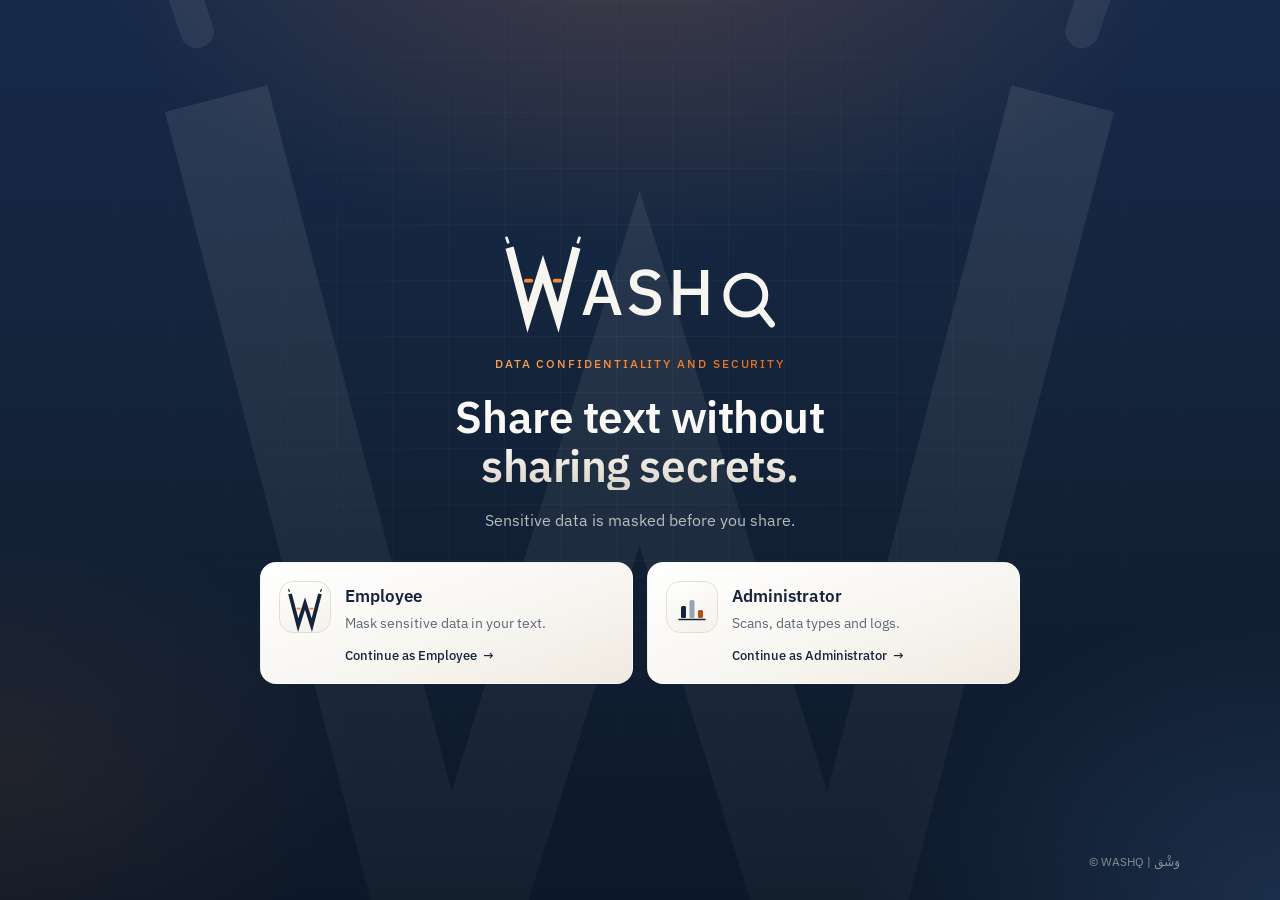
==== frontend/index.html @ 04269424 "Integrate backend, frontend, and AI model for WASHQ" ====
<!doctype html>
<html lang="en">
<head>
  <meta charset="utf-8">
  <meta name="viewport" content="width=device-width, initial-scale=1, viewport-fit=cover">
  <title>WASHQ · Welcome</title>
  <link rel="preconnect" href="https://fonts.googleapis.com">
  <link rel="preconnect" href="https://fonts.gstatic.com" crossorigin>
  <link rel="stylesheet" href="https://fonts.googleapis.com/css2?family=IBM+Plex+Mono:wght@400;500&family=IBM+Plex+Sans:wght@400;500;600&display=swap">
  <link rel="stylesheet" href="css/washq.css">
</head>
<body class="landing">
  <main class="stage" id="stage">
    <div class="bigw" aria-hidden="true">
      <svg viewBox="-4 -12 108 116" preserveAspectRatio="xMidYMid meet">
        <defs>
          <linearGradient id="bwStroke" x1="0" y1="0" x2="0" y2="1">
            <stop offset="0" stop-color="#F7F5F0" stop-opacity=".09"/>
            <stop offset="1" stop-color="#F7F5F0" stop-opacity=".025"/>
          </linearGradient>
          <clipPath id="bwBand"><rect class="bw-band" x="-10" y="-30" width="120" height="16"/></clipPath>
        </defs>
        <g>
          <path d="M6 6 L30 98 L50 34 L70 98 L94 6" fill="none" stroke="url(#bwStroke)" stroke-width="11" stroke-linejoin="miter"/>
          <path d="M4 -1 L2 -7 M96 -1 L98 -7" stroke="#F7F5F0" stroke-opacity=".07" stroke-width="3.5" stroke-linecap="round"/>
        </g>
        <g clip-path="url(#bwBand)">
          <path d="M6 6 L30 98 L50 34 L70 98 L94 6" fill="none" stroke="#F58A36" stroke-opacity=".5" stroke-width="11" stroke-linejoin="miter"/>
          <path d="M4 -1 L2 -7 M96 -1 L98 -7" stroke="#F58A36" stroke-opacity=".5" stroke-width="3.5" stroke-linecap="round"/>
        </g>
        <rect class="bw-line" x="-10" y="-14" width="120" height=".35" fill="#F58A36" fill-opacity=".7"/>
      </svg>
    </div>
    <div class="topline">
      <span class="demo-badge" id="demoBadge" hidden>DEMO MODE</span>
    </div>

    <div class="hero">
      <div class="logo" role="img" aria-label="WASHQ">
        <svg width="76" height="82" viewBox="0 -8 100 108" style="margin-bottom:-4px;overflow:visible" aria-hidden="true">
          <path fill="none" stroke="#F7F5F0" stroke-width="11" stroke-linejoin="miter" d="M6 6 L30 98 L50 34 L70 98 L94 6"/>
          <path stroke="#F7F5F0" stroke-width="3.5" stroke-linecap="round" d="M4 -1 L2 -7 M96 -1 L98 -7"/>
          <g class="eyes-idle"><g id="eyes"><rect x="25" y="47" width="12" height="5" rx="2.5" fill="#F58A36"/><rect x="63" y="47" width="12" height="5" rx="2.5" fill="#F58A36"/></g></g>
          <g class="eyes-scan"><rect x="16" y="48" width="68" height="3" rx="1.5" fill="#F58A36"/></g>
        </svg>
        <span class="wm" aria-hidden="true">ASH</span>
        <svg width="54" height="60" viewBox="0 0 100 110" style="margin-bottom:-15px;margin-left:4px" aria-hidden="true">
          <circle cx="46" cy="46" r="36" fill="none" stroke="#F7F5F0" stroke-width="11"/>
          <path stroke="#F7F5F0" stroke-width="12" stroke-linecap="round" d="M73 73 L94 100"/>
        </svg>
        <span class="scan" aria-hidden="true"></span>
      </div>

      <div class="eyebrow">Data confidentiality and security</div>
      <h1>Share text without sharing secrets.</h1>
      <p class="lead">Sensitive data is masked before you share.</p>

      <nav class="roles" aria-label="Choose how to continue">
        <a class="role" href="workspace.html" data-target="Workspace">
          <span class="ic">
            <svg width="34" height="37" viewBox="0 -8 100 108" style="overflow:visible" aria-hidden="true">
              <path fill="none" stroke="#14243B" stroke-width="11" stroke-linejoin="miter" d="M6 6 L30 98 L50 34 L70 98 L94 6"/>
              <path stroke="#14243B" stroke-width="3.5" stroke-linecap="round" d="M4 -1 L2 -7 M96 -1 L98 -7"/>
              <g class="eyes-idle"><rect x="25" y="47" width="12" height="5" rx="2.5" fill="#F58A36"/><rect x="63" y="47" width="12" height="5" rx="2.5" fill="#F58A36"/></g>
              <g class="eyes-scan"><rect x="16" y="48" width="68" height="3" rx="1.5" fill="#F58A36"/></g>
            </svg>
          </span>
          <span>
            <span class="role-title">Employee</span>
            <span class="role-text">Mask sensitive data in your text.</span>
            <span class="go">Continue as Employee <i aria-hidden="true">→</i></span>
          </span>
        </a>

        <a class="role" href="admin.html" data-target="Admin Overview">
          <span class="ic">
            <svg width="30" height="30" viewBox="0 0 30 30" aria-hidden="true">
              <g class="bars">
                <rect x="4" y="14" width="5" height="12" rx="1.5" fill="#14243B"/>
                <rect x="12.5" y="8" width="5" height="18" rx="1.5" fill="#9AA3B2"/>
                <rect x="21" y="18" width="5" height="8" rx="1.5" fill="#B4500F"/>
              </g>
              <line x1="2" y1="27.5" x2="28" y2="27.5" stroke="#14243B" stroke-width="1.5" stroke-linecap="round"/>
            </svg>
          </span>
          <span>
            <span class="role-title">Administrator</span>
            <span class="role-text">Scans, data types and logs.</span>
            <span class="go">Continue as Administrator <i aria-hidden="true">→</i></span>
          </span>
        </a>
      </nav>
    </div>

    <footer class="foot">
      <span>© WASHQ | وَشْق</span>
    </footer>

    <div class="wipe" aria-hidden="true">
      <svg width="40" height="43" viewBox="0 -8 100 108" style="overflow:visible">
        <path fill="none" stroke="#14243B" stroke-width="11" stroke-linejoin="miter" d="M6 6 L30 98 L50 34 L70 98 L94 6"/>
        <path stroke="#14243B" stroke-width="3.5" stroke-linecap="round" d="M4 -1 L2 -7 M96 -1 L98 -7"/>
        <rect x="25" y="47" width="12" height="5" rx="2.5" fill="#F58A36"/><rect x="63" y="47" width="12" height="5" rx="2.5" fill="#F58A36"/>
      </svg>
      <b id="wipeTitle">Opening…</b>
    </div>
  </main>

  <script src="js/config.js"></script>
  <script src="js/welcome.js"></script>
</body>
</html>
---- frontend/css/washq.css ----
/* WASHQ | وَشْق — shared styles for the employee workspace and the admin pages.
   Brand colors: Midnight Navy, Desert Orange, Warm Ivory.
   Status colors (ALLOW / BLOCK) are an addition to the brand, used only for state. */

:root {
  --navy: #14243B;
  --navy-2: #1D3150;
  --orange: #F58A36;
  --ivory: #F7F5F0;
  --white: #FFFFFF;

  --ink: #14243B;
  --soft: #5F6878;
  --faint: #9AA1AC;
  --hair: #E4DFD4;
  --hair-2: #F0ECE4;
  --tint: #FCFBF8;

  --lab: #FBE3CF;
  --lab-ink: #7A3A0C;

  /* M1: status colors stay inside the brand. ALLOW = navy, BLOCK = deep orange (the light orange is kept for scanning). */
  --allow: #14243B;  --allow-bg: #E8EBF1;
  --block: #B4500F;  --block-bg: #FBE9DC;

  --f: "IBM Plex Sans", system-ui, -apple-system, "Segoe UI", sans-serif;
  --mono: "IBM Plex Mono", ui-monospace, Consolas, monospace;
}

* { box-sizing: border-box; }
html, body { height: 100%; }
body {
  margin: 0;
  background: var(--ivory);
  color: var(--ink);
  font-family: var(--f);
  font-size: 14px;
  line-height: 1.55;
  -webkit-font-smoothing: antialiased;
}
button, input, select, textarea { font: inherit; color: inherit; }
a { color: inherit; }
:focus-visible { outline: 2px solid var(--orange); outline-offset: 2px; }
[hidden] { display: none !important; }
.sr-only { position: absolute; width: 1px; height: 1px; overflow: hidden; clip: rect(0 0 0 0); white-space: nowrap; }

/* ---------- Brand ---------- */
.lockup { display: inline-flex; align-items: flex-end; line-height: .74; --m: currentColor; }
.lockup .wm { font-weight: 500; letter-spacing: .05em; }
.demo-badge {
  font-size: 10.5px; font-weight: 600; letter-spacing: .06em;
  background: var(--lab); color: var(--lab-ink);
  padding: 2px 8px; border-radius: 999px; white-space: nowrap;
}

@keyframes beam { 0%, 100% { transform: translateY(-14px); opacity: .35; } 50% { transform: translateY(14px); opacity: 1; } }
@keyframes run { 0% { transform: translateX(-100%); } 100% { transform: translateX(230%); } }
.beam { animation: beam 1.6s ease-in-out infinite; }


/* ---------- Shared controls ---------- */
.btn {
  font-size: 13px; line-height: 1.3;
  border-radius: 8px; padding: 6px 12px;
  border: 1px solid var(--navy); background: var(--white); color: var(--navy);
  cursor: pointer;
}
.btn:hover { background: #F2EFE8; }
.btn.p { background: var(--navy); color: var(--ivory); }
.btn.p:hover { background: var(--navy-2); }
.btn[aria-busy="true"] { opacity: .7; cursor: progress; }
.btn:disabled { opacity: .45; cursor: default; }

.s-allow  { --sc: var(--allow);  --sb: var(--allow-bg); }
.s-block  { --sc: var(--block);  --sb: var(--block-bg); }

.st {
  display: inline-block; font-size: 10.5px; font-weight: 600; letter-spacing: .06em;
  padding: 2px 8px; border-radius: 999px; color: var(--sc); background: var(--sb); white-space: nowrap;
}
.chip {
  display: inline-block; font-size: 12px; white-space: nowrap;
  border: 1px solid var(--hair); background: var(--ivory);
  border-radius: 999px; padding: 1px 9px; margin: 0 4px 4px 0;
}
.lab {
  background: var(--lab); color: var(--lab-ink);
  padding: 0 5px; border-radius: 4px;
  font-family: var(--mono); font-size: .86em; white-space: nowrap;
}
.muted { color: var(--soft); }
.sel {
  font-size: 13px; border: 1px solid var(--hair); background: var(--white);
  border-radius: 8px; padding: 6px 10px;
}

/* ---------- Employee workspace ---------- */
body.ws { display: flex; flex-direction: column; height: 100%; }

.topbar {
  display: flex; align-items: center; gap: 12px;
  padding-block: 10px;
  padding-left: max(16px, env(safe-area-inset-left, 0px));
  padding-right: max(16px, env(safe-area-inset-right, 0px));
  background: var(--navy); color: var(--ivory);
}
.topbar .brand { color: var(--ivory); text-decoration: none; }
.crumb { font-size: 13px; opacity: .75; padding-left: 12px; border-left: 1px solid rgba(247, 245, 240, .25); }
.toplink { margin-left: auto; font-size: 12.5px; opacity: .8; text-decoration: none; }
.toplink:hover { opacity: 1; text-decoration: underline; }
.avatar {
  width: 28px; height: 28px; border-radius: 50%;
  background: rgba(247, 245, 240, .16);
  display: inline-flex; align-items: center; justify-content: center;
  font-size: 11.5px; font-weight: 500;
}

.chat { flex: 1; overflow-y: auto; }
.thread { max-width: 780px; margin: 0 auto; padding: 20px 16px 28px; display: flex; flex-direction: column; gap: 12px; min-height: 100%; }

.welcome { margin: auto 0; text-align: center; padding: 32px 0 8px; display: grid; justify-items: center; gap: 6px; }
.welcome h1 { font-size: 24px; font-weight: 600; margin: 10px 0 0; text-wrap: balance; }
.welcome p { color: var(--soft); margin: 0 0 14px; max-width: 46ch; }
.suggest { display: grid; grid-template-columns: repeat(auto-fit, minmax(220px, 1fr)); gap: 8px; width: 100%; }
.sugg {
  text-align: left; background: var(--white); border: 1px solid var(--hair);
  border-radius: 12px; padding: 10px 12px; cursor: pointer;
  display: grid; gap: 5px; align-content: start; font-size: 13px;
}
.sugg:hover { border-color: var(--navy); }
.sugg-top { display: flex; align-items: center; gap: 8px; }
.sugg-hint { font-size: 11.5px; color: var(--soft); }
.sugg-note { font-size: 12px; color: var(--faint); margin: 10px 0 0; }

.msg { display: flex; flex-direction: column; gap: 4px; }
.msg.user { align-items: flex-end; }
.msg.user .bubble {
  background: var(--navy); color: var(--ivory);
  border-radius: 16px 16px 4px 16px; padding: 9px 13px;
  max-width: 82%; white-space: pre-wrap; overflow-wrap: anywhere;
}
.msg.user .lab { background: rgba(245, 138, 54, .28); color: #FFD9B8; }
.meta { display: flex; align-items: center; gap: 5px; font-size: 11.5px; color: var(--soft); --m: var(--navy); }

/* Checking indicator */
.scan {
  display: grid; grid-template-columns: 40px minmax(0, 1fr); gap: 12px; align-items: center;
  background: var(--white); border: 1px solid var(--hair); border-radius: 14px; padding: 10px 14px;
}
.scan b { font-weight: 600; }
.track { height: 4px; background: #ECE7DD; border-radius: 2px; overflow: hidden; margin-top: 6px; }
.run { height: 100%; width: 45%; background: var(--orange); border-radius: 2px; animation: run 1.4s ease-in-out infinite; }
.steps { display: flex; gap: 10px; flex-wrap: wrap; font-size: 11.5px; margin-top: 5px; color: var(--faint); }
.steps .d { color: var(--soft); }
.steps .a { color: var(--navy); font-weight: 600; }

/* Result card */
.chk { background: var(--white); border: 1.5px solid var(--sc); border-radius: 14px; overflow: hidden; }
.chk-h { display: grid; grid-template-columns: 40px minmax(0, 1fr) auto; gap: 12px; align-items: center; padding: 10px 14px; background: var(--sb); }
.chk-h .title { display: block; font-weight: 600; font-size: 14px; }
.chk-h .sub { display: block; font-size: 12.5px; color: #3D4A5C; }
.pill { font-size: 10.5px; font-weight: 600; letter-spacing: .06em; padding: 3px 9px; border-radius: 999px; color: var(--white); background: var(--sc); }
.chk-b { padding: 12px 14px; display: grid; gap: 10px; }
.k { display: block; font-size: 10.5px; letter-spacing: .06em; text-transform: uppercase; color: var(--soft); margin-bottom: 4px; font-weight: 500; }
.safe { background: var(--ivory); border-radius: 8px; padding: 8px 10px; line-height: 1.85; white-space: pre-wrap; overflow-wrap: anywhere; }
.hl { background: #FDE7D3; box-shadow: inset 0 -2px 0 var(--orange); border-radius: 2px; }
.acts { display: flex; gap: 6px; flex-wrap: wrap; }
.safe-text { font-size: 13px; background: var(--ivory); border-radius: 8px; padding: 8px 10px; white-space: pre-wrap; overflow-wrap: anywhere; }
.sent-note { font-size: 12.5px; color: var(--soft); }
.op { font-size: 11px; color: var(--faint); font-family: var(--mono); }
.form-error { font-size: 12px; color: var(--block); margin: 4px 0 0; }

/* Composer */
.composer {
  border-top: 1px solid var(--hair); background: var(--white);
  padding-block: 12px calc(12px + env(safe-area-inset-bottom, 0px));
  padding-left: max(16px, env(safe-area-inset-left, 0px));
  padding-right: max(16px, env(safe-area-inset-right, 0px));
}
.composer-inner { max-width: 780px; margin: 0 auto; display: grid; gap: 6px; }
.inbox { position: relative; display: grid; grid-template-columns: minmax(0, 1fr) 40px; gap: 8px; align-items: end; }
#msg {
  border: 1px solid var(--hair); border-radius: 14px; padding: 9px 12px;
  resize: none; min-height: 42px; max-height: 180px; line-height: 1.5; background: var(--white);
}
#msg:focus { border-color: var(--navy); outline: none; box-shadow: 0 0 0 3px rgba(20, 36, 59, .08); }
.send { width: 40px; height: 40px; border-radius: 12px; border: 0; background: var(--navy); display: flex; align-items: center; justify-content: center; cursor: pointer; }
.send.busy { background: #C9CED6; cursor: progress; }
.guard { display: flex; align-items: center; gap: 6px; font-size: 11.5px; color: var(--soft); --m: var(--navy); }

/* ---------- Admin pages ---------- */
.adm { display: grid; grid-template-columns: 200px minmax(0, 1fr); min-height: 100%; }
.side {
  background: var(--navy); color: var(--ivory);
  padding: 18px 12px; display: flex; flex-direction: column; gap: 4px;
  position: sticky; top: 0; height: 100vh;
}
.side .brand { color: var(--ivory); text-decoration: none; margin: 2px 8px 18px; }
.side nav { display: grid; gap: 2px; }
.nav { padding: 8px 10px; border-radius: 8px; text-decoration: none; opacity: .72; font-size: 13.5px; }
.nav:hover { opacity: 1; background: rgba(247, 245, 240, .07); }
.nav.on { background: rgba(247, 245, 240, .13); opacity: 1; }
.side-foot { margin-top: auto; font-size: 12px; opacity: .65; text-decoration: none; padding: 8px 10px; }
.side-foot:hover { opacity: 1; }

.main { padding: 22px max(16px, 2.5vw); display: grid; gap: 14px; align-content: start; min-width: 0; width: 100%; max-width: 1200px; }
.mh { display: flex; align-items: center; gap: 10px; flex-wrap: wrap; }
.mh h1 { font-size: 20px; font-weight: 600; margin: 0; }
.mh .spacer { margin-left: auto; }

.kpis { display: grid; grid-template-columns: repeat(auto-fit, minmax(170px, 1fr)); gap: 10px; }
.kpi { background: var(--white); border: 1px solid var(--hair); border-radius: 12px; padding: 12px 14px; }
.kpi small { display: flex; align-items: center; gap: 6px; font-size: 12px; color: var(--soft); }
.kpi small i { width: 9px; height: 9px; border-radius: 2px; background: var(--sc); }
.kpi strong { display: block; font-size: 28px; font-weight: 600; font-variant-numeric: tabular-nums; letter-spacing: -.01em; margin-top: 2px; }
.kpi em { font-style: normal; font-size: 12px; color: var(--soft); }

.box { background: var(--white); border: 1px solid var(--hair); border-radius: 12px; padding: 14px; min-width: 0; }
.box h2 { font-size: 14px; font-weight: 600; margin: 0 0 12px; display: flex; align-items: center; gap: 10px; flex-wrap: wrap; }
.legend { margin-left: auto; display: flex; gap: 12px; font-weight: 400; font-size: 12px; color: var(--soft); }
.legend i { display: inline-block; width: 9px; height: 9px; border-radius: 2px; margin-right: 5px; background: var(--sc); }
.duo { display: grid; grid-template-columns: repeat(auto-fit, minmax(min(100%, 340px), 1fr)); gap: 14px; }

.chart svg { width: 100%; height: auto; display: block; }
.chart g.day:hover rect { opacity: .85; }

.hb { display: grid; grid-template-columns: 124px minmax(0, 1fr) 44px; gap: 10px; align-items: center; margin: 8px 0; font-size: 13px; font-variant-numeric: tabular-nums; }
.hb .t { height: 10px; background: var(--hair-2); border-radius: 5px; overflow: hidden; }
.hb .f { height: 100%; background: var(--navy); border-radius: 5px; }
.hb .n { text-align: right; }

.ev { display: grid; grid-template-columns: 64px minmax(0, 1fr) auto; gap: 10px; align-items: center; padding: 8px 0; border-top: 1px solid var(--hair-2); font-size: 13px; font-variant-numeric: tabular-nums; }
.ev:first-child { border-top: 0; }
.more { font-size: 12.5px; font-weight: 400; margin-left: auto; text-decoration: none; color: var(--soft); }
.more:hover { color: var(--ink); text-decoration: underline; }
.panel-msg { color: var(--soft); font-size: 13px; padding: 10px 0; }
.panel-msg.err { color: var(--block); }

/* Logs */
.filters { display: flex; gap: 10px; flex-wrap: wrap; align-items: flex-end; }
.filters label { font-size: 12px; color: var(--soft); display: flex; flex-direction: column; gap: 3px; }
.filters .grow { margin-left: auto; }
.tw { overflow-x: auto; border: 1px solid var(--hair); border-radius: 12px; background: var(--white); }
table { border-collapse: collapse; width: 100%; min-width: 760px; font-size: 13px; }
th { text-align: left; font-weight: 600; font-size: 11px; letter-spacing: .06em; text-transform: uppercase; color: var(--soft); padding: 10px 12px; border-bottom: 1px solid var(--hair); background: var(--tint); white-space: nowrap; }
td { padding: 10px 12px; border-bottom: 1px solid var(--hair-2); vertical-align: top; }
tbody tr:last-child td { border-bottom: 0; }
tbody tr:hover td { background: var(--tint); }
td.mono { font-family: var(--mono); font-size: 12px; white-space: nowrap; }
td.time { white-space: nowrap; font-variant-numeric: tabular-nums; }
.empty-row td { text-align: center; padding: 36px 14px; color: var(--soft); }
.pager { display: flex; align-items: center; gap: 8px; font-size: 13px; color: var(--soft); flex-wrap: wrap; }
.pager .btns { margin-left: auto; display: flex; gap: 6px; }
.privacy { display: flex; gap: 8px; align-items: center; font-size: 12.5px; color: var(--soft); border: 1px dashed var(--hair); border-radius: 10px; padding: 8px 12px; --m: var(--navy); }

@media (max-width: 760px) {
  .adm { grid-template-columns: 1fr; }
  .side { position: static; height: auto; flex-direction: row; align-items: center; overflow-x: auto; }
  .side .brand { margin: 0 8px 0 0; }
  .side nav { display: flex; }
  .side-foot { margin: 0 0 0 auto; white-space: nowrap; }
  .crumb { display: none; }
  .filters .grow { margin-left: 0; }
}

/* ---------- Motion (kept subtle; switched off for reduced motion) ---------- */
@keyframes rise { from { opacity: 0; transform: translateY(8px); } to { opacity: 1; transform: none; } }
@keyframes leave { to { opacity: 0; transform: translateY(-4px); } }
@keyframes pop { 0% { opacity: 0; transform: scale(.82); } 100% { opacity: 1; transform: none; } }
@keyframes labpop { 0% { opacity: 0; transform: scale(.7); } 100% { opacity: 1; transform: none; } }
@keyframes sweep { 0% { top: 6px; opacity: 0; } 15% { opacity: 1; } 85% { opacity: 1; } 100% { top: calc(100% - 8px); opacity: 0; } }
@keyframes wpulse { 0%, 100% { opacity: 1; transform: none; } 50% { opacity: .55; transform: translateY(-1px); } }
@keyframes glow { 0% { box-shadow: 0 0 0 0 rgba(245, 138, 54, .45); } 100% { box-shadow: 0 0 0 6px rgba(245, 138, 54, 0); } }

.enter { animation: rise .32s cubic-bezier(.2, .7, .2, 1) both; }
.leave { animation: leave .2s ease forwards; }
.chk .mascot { animation: pop .38s cubic-bezier(.2, .7, .2, 1) both; }

/* Orange scanning line across the text box */
.scanline {
  position: absolute; left: 6px; right: 54px; top: 6px; height: 2px;
  border-radius: 2px; background: var(--orange); opacity: 0; pointer-events: none;
  box-shadow: 0 0 8px rgba(245, 138, 54, .6);
}
.inbox.scanning .scanline { animation: sweep .9s ease-in-out infinite; }
.inbox.scanning #msg { background: #FFFDF9; color: var(--soft); }
.inbox.filled #msg { animation: glow .6s ease-out; }
.composer-inner.needs-edit #msg { border-color: var(--block); box-shadow: 0 0 0 3px rgba(180, 80, 15, .12); }
.guard.active svg { animation: wpulse 1s ease-in-out infinite; }

/* Sensitive values turning into placeholders */
.mv { background: rgba(245, 138, 54, .3); box-shadow: inset 0 -2px 0 var(--orange); border-radius: 3px; transition: opacity .16s ease, filter .16s ease; }
.mv.out { opacity: 0; filter: blur(2px); }
.lab.pop { display: inline-block; animation: labpop .24s ease-out both; }

/* Clickable KPI cards */
a.kpi { text-decoration: none; color: inherit; display: block; transition: border-color .15s ease, transform .15s ease; }
a.kpi:hover { border-color: var(--navy); transform: translateY(-1px); }
.kpi .go { display: block; margin-top: 6px; font-size: 12px; color: var(--soft); }
a.kpi:hover .go { color: var(--ink); }
a.ev { text-decoration: none; color: inherit; border-radius: 6px; }
a.ev:hover span:nth-child(2) { text-decoration: underline; }

/* Status badges */
.badge { display: inline-flex; align-items: center; gap: 5px; font-size: 11px; font-weight: 600; letter-spacing: .05em; padding: 3px 10px 3px 4px; border-radius: 999px; color: var(--sc); background: var(--sb); white-space: nowrap; }
.badge b { width: 16px; height: 16px; border-radius: 50%; background: var(--sc); color: var(--white); display: inline-flex; align-items: center; justify-content: center; font-size: 9px; }

/* Expandable log rows */
.xbtn { border: 0; background: none; padding: 2px; cursor: pointer; color: var(--soft); border-radius: 6px; display: inline-flex; }
.xbtn svg { transition: transform .2s ease; }
.xbtn[aria-expanded="true"] svg { transform: rotate(90deg); }
tr.row { cursor: pointer; }
tr.row.open td { background: var(--tint); border-bottom-color: transparent; }
td.reason-cell { max-width: 190px; overflow: hidden; text-overflow: ellipsis; white-space: nowrap; }
tr.detail td { background: var(--tint); padding: 4px 14px 16px 52px; }
.detail-grid { display: grid; grid-template-columns: repeat(auto-fit, minmax(190px, 1fr)); gap: 12px 24px; animation: rise .22s ease both; }
.detail-grid dt { font-size: 10.5px; letter-spacing: .06em; text-transform: uppercase; color: var(--soft); font-weight: 500; margin-bottom: 3px; }
.detail-grid dd { margin: 0; }
.detail-grid .wide { grid-column: 1 / -1; }
.detail-note { grid-column: 1 / -1; font-size: 12px; color: var(--soft); display: flex; gap: 6px; align-items: center; --m: var(--navy); }

@media (prefers-reduced-motion: reduce) {
  .beam, .run, .enter, .leave, .chk .mascot, .inbox.scanning .scanline, .inbox.filled #msg,
  .guard.active svg, .lab.pop, .detail-grid { animation: none !important; }
  .mv, a.kpi, .xbtn svg { transition: none; }
  .inbox.scanning .scanline { opacity: 1; top: auto; bottom: 6px; }
}

/* ---------- Welcome page (index.html) ---------- */
body.landing { background: var(--navy); color: var(--ivory); color-scheme: dark; }
.landing .stage {
  position: relative; overflow: hidden; min-height: 100%;
  display: flex; flex-direction: column;
  padding-block: 20px 28px;
  padding-left: max(16px, env(safe-area-inset-left, 0px));
  padding-right: max(16px, env(safe-area-inset-right, 0px));
}
.landing .stage::before {
  content: ""; position: absolute; inset: 0; pointer-events: none; opacity: .28;
  background-image: linear-gradient(rgba(247, 245, 240, .14) 1px, transparent 1px), linear-gradient(90deg, rgba(247, 245, 240, .14) 1px, transparent 1px);
  background-size: 56px 56px;
  -webkit-mask-image: radial-gradient(ellipse at 50% 38%, #000 0%, transparent 70%);
  mask-image: radial-gradient(ellipse at 50% 38%, #000 0%, transparent 70%);
}
.landing .topline { position: relative; max-width: 1080px; width: 100%; margin: 0 auto; min-height: 20px; }
.landing .hero {
  position: relative; flex: 1; display: grid; justify-items: center; align-content: center;
  text-align: center; gap: 18px; max-width: 1080px; width: 100%; margin: 0 auto; padding: 36px 0 8px;
}

/* Logo with the orange scan line */
.landing .logo { position: relative; display: inline-flex; align-items: flex-end; line-height: .74; padding: 18px 26px 22px; }
.landing .logo .wm { font-weight: 500; letter-spacing: .05em; font-size: 64px; }
.landing .logo .eyes-scan { opacity: 0; }
.landing .scan {
  position: absolute; left: 0; right: 0; top: 10px; height: 1px; border-radius: 1px;
  background: var(--orange); box-shadow: 0 0 8px 1px rgba(245, 138, 54, .45); opacity: 0; pointer-events: none;
}
.landing .scan::after { content: ""; position: absolute; left: 0; right: 0; top: -10px; height: 10px; background: linear-gradient(to top, rgba(245, 138, 54, .1), transparent); }

.landing .eyebrow { font-size: 12px; letter-spacing: .16em; text-transform: uppercase; color: var(--orange); font-weight: 500; }
.landing h1 { font-size: clamp(28px, 4.4vw, 44px); line-height: 1.12; font-weight: 600; margin: 0; max-width: 20ch; text-wrap: balance; letter-spacing: -.01em; }
.landing .lead { font-size: 16px; line-height: 1.6; color: rgba(247, 245, 240, .72); margin: 0; max-width: 58ch; }
.landing .lead .lab { background: rgba(245, 138, 54, .22); color: #FFD9B8; }

/* One-line example of masking */
.landing .sample {
  display: inline-flex; align-items: center; gap: 10px; flex-wrap: wrap; justify-content: center;
  background: rgba(247, 245, 240, .06); border: 1px solid rgba(247, 245, 240, .14); border-radius: 12px;
  padding: 8px 14px; font-size: 14px;
}
.landing .sample .v { position: relative; display: inline-block; min-width: 8.6em; height: 1.5em; text-align: left; }
.landing .sample .v > span { position: absolute; left: 0; top: 50%; transform: translateY(-50%); white-space: nowrap; }
.landing .sample .orig { background: rgba(245, 138, 54, .3); box-shadow: inset 0 -2px 0 var(--orange); border-radius: 3px; padding: 0 3px; }
.landing .sample .lab { font-size: 12px; padding: 1px 6px; opacity: 0; }
.landing .sample .pill { font-size: 10.5px; font-weight: 600; letter-spacing: .06em; padding: 2px 9px; border-radius: 999px; background: var(--orange); color: var(--navy); opacity: 0; }

/* Role cards */
.landing .roles { display: grid; grid-template-columns: repeat(2, minmax(0, 1fr)); gap: 14px; width: 100%; max-width: 760px; margin-top: 10px; }
.landing .role {
  position: relative; text-align: left; text-decoration: none;
  display: grid; grid-template-columns: 52px minmax(0, 1fr); gap: 14px; align-items: start;
  background: var(--ivory); color: var(--navy); border: 1.5px solid transparent; border-radius: 16px;
  padding: 18px 18px 16px; transition: transform .2s ease, border-color .2s ease, box-shadow .2s ease;
}
.landing .role:hover, .landing .role:focus-visible { transform: translateY(-3px); border-color: var(--orange); box-shadow: 0 10px 30px -12px rgba(0, 0, 0, .55); }
.landing .role .ic { width: 52px; height: 52px; border-radius: 14px; background: var(--white); border: 1px solid var(--hair); display: flex; align-items: center; justify-content: center; }
.landing .role-title { display: block; font-size: 17px; font-weight: 600; margin: 2px 0 4px; }
.landing .role-text { display: block; font-size: 13.5px; line-height: 1.55; color: var(--soft); }
.landing .role-tags { display: flex; gap: 6px; flex-wrap: wrap; margin-top: 10px; }
.landing .role-tags span { font-size: 11.5px; border: 1px solid var(--hair); background: var(--white); border-radius: 999px; padding: 1px 9px; color: var(--soft); }
.landing .go { display: inline-flex; align-items: center; gap: 6px; margin-top: 12px; font-size: 13px; font-weight: 500; }
.landing .go i { font-style: normal; transition: transform .2s ease; }
.landing .role:hover .go i, .landing .role:focus-visible .go i { transform: translateX(4px); }
.landing .role .eyes-idle, .landing .role .eyes-scan { transition: opacity .2s ease; }
.landing .role .eyes-scan { opacity: 0; }
.landing .role:hover .eyes-idle, .landing .role:focus-visible .eyes-idle { opacity: 0; }
.landing .role:hover .eyes-scan, .landing .role:focus-visible .eyes-scan { opacity: 1; }
.landing .role:hover .eyes-scan rect, .landing .role:focus-visible .eyes-scan rect { animation: beam 1.4s ease-in-out infinite; }
.landing .bars rect { transform-box: fill-box; transform-origin: bottom; transition: transform .3s ease; }
.landing .role:hover .bars rect:nth-child(1) { transform: scaleY(1.25); }
.landing .role:hover .bars rect:nth-child(2) { transform: scaleY(.8); }
.landing .role:hover .bars rect:nth-child(3) { transform: scaleY(1.15); }

.landing .steps { display: flex; align-items: center; gap: 10px; flex-wrap: wrap; justify-content: center; font-size: 12.5px; color: rgba(247, 245, 240, .72); margin-top: 6px; }
.landing .steps b { font-weight: 500; color: var(--ivory); }
.landing .steps .sep { width: 22px; height: 1px; background: rgba(247, 245, 240, .14); }
.landing .steps .ok { color: #7FD1AA; }
.landing .steps .no { color: #F2A094; }

.landing .foot { position: relative; max-width: 1080px; width: 100%; margin: 0 auto; display: flex; gap: 12px; flex-wrap: wrap; font-size: 12px; color: rgba(247, 245, 240, .5); padding-top: 18px; }
.landing .foot span:last-child { margin-left: auto; }

/* Transition into the app: an ivory curtain led by the scan line */
.landing .wipe {
  position: fixed; inset: 0; z-index: 5; pointer-events: none;
  background: var(--ivory); color: var(--navy);
  display: flex; flex-direction: column; align-items: center; justify-content: center; gap: 12px;
  clip-path: inset(0 0 100% 0);
}
.landing .wipe::before { content: ""; position: absolute; left: 0; right: 0; height: 2px; top: 0; background: var(--orange); box-shadow: 0 0 14px 2px rgba(245, 138, 54, .55); opacity: 0; }
.landing .wipe b { font-size: 16px; font-weight: 600; }
.landing .stage.leaving .wipe { animation: wipe .66s cubic-bezier(.6, .05, .2, 1) forwards; }
.landing .stage.leaving .wipe::before { animation: edge .66s cubic-bezier(.6, .05, .2, 1) forwards; }

@keyframes logoIn { from { opacity: 0; transform: scale(.96); } to { opacity: 1; transform: none; } }
@keyframes eyesScan { 0%, 15% { opacity: 0; } 25%, 70% { opacity: 1; } 80%, 100% { opacity: 0; } }
@keyframes eyesIdle { 0%, 15% { opacity: 1; } 25%, 70% { opacity: 0; } 80%, 100% { opacity: 1; } }
@keyframes origOut { 0%, 35% { opacity: 1; filter: none; } 45%, 88% { opacity: 0; filter: blur(2px); } 100% { opacity: 1; filter: none; } }
@keyframes labIn { 0%, 42% { opacity: 0; transform: translateY(-50%) scale(.75); } 50%, 86% { opacity: 1; transform: translateY(-50%) scale(1); } 94%, 100% { opacity: 0; transform: translateY(-50%) scale(.9); } }
@keyframes pillIn { 0%, 50% { opacity: 0; } 58%, 86% { opacity: 1; } 94%, 100% { opacity: 0; } }
@keyframes wipe { from { clip-path: inset(0 0 100% 0); } to { clip-path: inset(0 0 0 0); } }
@keyframes edge { 0% { top: 0; opacity: 1; } 95% { top: 100%; opacity: 1; } 100% { top: 100%; opacity: 0; } }

.landing .play .logo { animation: logoIn .6s ease both; }
.landing .play .scan { animation: sweep 1.1s .45s ease-in-out both; }
.landing .play .logo .eyes-scan { animation: eyesScan 1.6s .3s ease both; }
.landing .play .logo .eyes-idle { animation: eyesIdle 1.6s .3s ease both; }
.landing .play .eyebrow { animation: rise .5s 1.2s ease both; }
.landing .play h1 { animation: rise .55s 1.32s ease both; }
.landing .play .lead { animation: rise .55s 1.44s ease both; }
.landing .play .sample { animation: rise .55s 1.56s ease both; }
.landing .play .role:nth-child(1) { animation: rise .55s 1.7s ease both; }
.landing .play .role:nth-child(2) { animation: rise .55s 1.8s ease both; }
.landing .play .steps { animation: rise .55s 1.95s ease both; }
.landing .sample .orig { animation: origOut 5s 2.4s ease-in-out infinite; }
.landing .sample .lab { animation: labIn 5s 2.4s ease-in-out infinite; }
.landing .sample .pill { animation: pillIn 5s 2.4s ease-in-out infinite; }
.landing .logo:hover .scan { animation: sweep 1.1s ease-in-out; }

@media (max-width: 640px) {
  .landing .roles { grid-template-columns: 1fr; }
  .landing .logo .wm { font-size: 44px; }
  .landing .logo { padding: 14px 16px 18px; }
  .landing .foot span:last-child { margin-left: 0; }
}
@media (prefers-reduced-motion: reduce) {
  .landing *, .landing *::before, .landing *::after { animation: none !important; transition: none !important; }
  .landing .logo .eyes-scan { opacity: 0; }
  .landing .sample .orig { opacity: 0; }
  .landing .sample .lab, .landing .sample .pill { opacity: 1; }
}

/* M1: a BLOCK card has a filled deep-orange header so it reads as a warning at a glance */
.chk.s-block .chk-h { background: var(--block); color: var(--white); }
.chk.s-block .chk-h .sub { color: rgba(255, 255, 255, .85); }
.chk.s-block .pill { background: var(--white); color: var(--block); }
.chk.s-block .chk-h .mascot { filter: brightness(0) invert(1); }
.kpi.s-block strong { color: var(--block); }
.badge b { font-weight: 600; }

/* Fewer words: sample buttons are short chips */
.suggest.short { display: flex; flex-wrap: wrap; justify-content: center; gap: 8px; }
.suggest.short .sugg { display: inline-flex; align-items: center; gap: 8px; padding: 8px 14px; border-radius: 999px; font-size: 13px; }

/* ---------- Welcome page: living background and small delights ---------- */
/* A giant, faint W sits behind the page; every few seconds the orange scan line crosses it. */
.landing .bigw { position: absolute; inset: 0; display: flex; align-items: center; justify-content: center; pointer-events: none; overflow: hidden; }
.landing .bigw svg { height: min(124vh, 1200px); width: auto; max-width: none; transform: translateY(3%); }
.landing .bw-band, .landing .bw-line { animation: bigsweep 9s cubic-bezier(.55, .1, .35, 1) 1.2s infinite; }
@keyframes bigsweep {
  0% { transform: translateY(0); }
  26% { transform: translateY(134px); }
  100% { transform: translateY(134px); }
}
@media (prefers-reduced-motion: reduce) { .landing .bw-band, .landing .bw-line { animation: none; } }
.landing .topline, .landing .hero, .landing .foot { z-index: 1; }

/* Role cards: a soft orange light follows the cursor */
.landing .role { overflow: hidden; }
.landing .role::before {
  content: ""; position: absolute; inset: 0; border-radius: inherit; pointer-events: none;
  background: radial-gradient(220px circle at var(--mx, 50%) var(--my, 50%), rgba(245, 138, 54, .18), transparent 65%);
  opacity: 0; transition: opacity .25s ease;
}
.landing .role:hover::before { opacity: 1; }
.landing .role > span { position: relative; }

@media (prefers-reduced-motion: reduce) {
  .landing .role::before { display: none; }
}

/* ---------- Hidden scrollbars (pages still scroll with the wheel, touch and keyboard) ---------- */
html, body, .chat, .tw, .side { scrollbar-width: none; -ms-overflow-style: none; }
html::-webkit-scrollbar, body::-webkit-scrollbar, .chat::-webkit-scrollbar, .tw::-webkit-scrollbar, .side::-webkit-scrollbar { width: 0; height: 0; display: none; }

/* ---------- Brand gradients ---------- */
:root {
  --grad-navy: linear-gradient(135deg, #1E3556 0%, #14243B 55%, #0F1C2F 100%);
  --grad-navy-v: linear-gradient(180deg, #1A2E4C 0%, #14243B 45%, #0F1C2F 100%);
  --grad-orange: linear-gradient(135deg, #F7A35C 0%, #F58A36 45%, #D9671C 100%);
  --grad-block: linear-gradient(135deg, #C9641F 0%, #B4500F 60%, #9A430C 100%);
  --grad-ivory: linear-gradient(180deg, #FAF8F4 0%, #F4F1EA 100%);
}

/* Welcome page: deep navy with a warm glow from the top and a cool one from the corner */
body.landing {
  background:
    radial-gradient(900px 520px at 50% -8%, rgba(245, 138, 54, .20), transparent 62%),
    radial-gradient(700px 480px at 100% 100%, rgba(64, 104, 160, .28), transparent 60%),
    radial-gradient(600px 420px at 0% 85%, rgba(245, 138, 54, .08), transparent 60%),
    linear-gradient(180deg, #16294A 0%, #14243B 40%, #0D1828 100%);
  background-attachment: fixed;
}
.landing .eyebrow {
  background: var(--grad-orange); -webkit-background-clip: text; background-clip: text; color: transparent;
}
.landing h1 {
  background: linear-gradient(180deg, #FFFFFF 0%, #F7F5F0 55%, #D9D4C9 100%);
  -webkit-background-clip: text; background-clip: text; color: transparent;
}
.landing .role { background: linear-gradient(160deg, #FFFFFF 0%, #F7F5F0 60%, #EFEAE0 100%); }
.landing .role .ic { background: linear-gradient(160deg, #FFFFFF 0%, #F4F1EA 100%); }
.landing .role:hover, .landing .role:focus-visible {
  border-color: transparent;
  background:
    linear-gradient(160deg, #FFFFFF 0%, #F7F5F0 60%, #EFEAE0 100%) padding-box,
    var(--grad-orange) border-box;
}

/* App chrome: navy bars with depth */
.topbar { background: var(--grad-navy); box-shadow: 0 1px 0 rgba(245, 138, 54, .35); }
.side { background: var(--grad-navy-v); }
.side::after {
  content: ""; position: absolute; left: 0; right: 0; bottom: 0; height: 200px; pointer-events: none;
  background: radial-gradient(260px 160px at 30% 100%, rgba(245, 138, 54, .16), transparent 70%);
}
.side { position: sticky; }
.nav.on { background: linear-gradient(90deg, rgba(245, 138, 54, .22), rgba(247, 245, 240, .06)); box-shadow: inset 2px 0 0 var(--orange); border-radius: 0 8px 8px 0; }

/* Page backgrounds: warm ivory with a faint glow */
body.ws, body:not(.landing) {
  background:
    radial-gradient(800px 380px at 50% 0%, rgba(245, 138, 54, .07), transparent 70%),
    var(--grad-ivory);
  background-attachment: fixed;
}

/* Buttons and send */
.btn.p, .send { background: var(--grad-navy); border-color: #14243B; }
.btn.p:hover, .send:hover { background: linear-gradient(135deg, #26426A 0%, #18304F 60%, #12213A 100%); box-shadow: 0 6px 16px -8px rgba(20, 36, 59, .7); }
.send.busy { background: linear-gradient(135deg, #D6DAE1, #C2C8D1); box-shadow: none; }

/* Workspace welcome: a warm halo behind the W */
.welcome .mascot { filter: drop-shadow(0 10px 22px rgba(245, 138, 54, .35)); }
.welcome h1 { background: linear-gradient(180deg, #1E3556, #14243B); -webkit-background-clip: text; background-clip: text; color: transparent; }
.sugg { background: linear-gradient(180deg, #FFFFFF, #F8F6F1); }
.sugg:hover { border-color: transparent; background: linear-gradient(180deg, #FFFFFF, #F8F6F1) padding-box, var(--grad-orange) border-box; }

/* Message bubble and result cards */
.msg.user .bubble { background: var(--grad-navy); }
.chk.s-allow .chk-h { background: linear-gradient(90deg, #E3E8F1 0%, #F1F3F7 100%); }
.chk.s-block .chk-h { background: var(--grad-block); }
.chk { box-shadow: 0 10px 28px -18px rgba(20, 36, 59, .45); }
.scan .run { background: var(--grad-orange); }
.scanline { background: linear-gradient(90deg, transparent, #F58A36 15%, #F7A35C 50%, #F58A36 85%, transparent); }

/* Dashboard cards */
.kpi, .box { background: linear-gradient(160deg, #FFFFFF 0%, #FBFAF7 100%); box-shadow: 0 8px 24px -20px rgba(20, 36, 59, .5); }
.kpi strong { background: linear-gradient(180deg, #2A4570, #14243B); -webkit-background-clip: text; background-clip: text; color: transparent; }
.kpi.s-block strong { background: var(--grad-block); -webkit-background-clip: text; background-clip: text; color: transparent; }
.hb .f { background: linear-gradient(90deg, #2A4570, #14243B); }
.demo-badge { background: linear-gradient(135deg, #FDEBDD, #FBD9BE); }
@media (max-width: 760px) { .side::after { display: none; } .nav.on { border-radius: 8px; box-shadow: inset 0 -2px 0 var(--orange); } }

/* The logo's scan line shares the .scan class name with the workspace's scanning card; reset that card's box here */
.landing .logo .scan { display: block; padding: 0; border: 0; height: 1px; min-height: 0; grid-template-columns: none; }
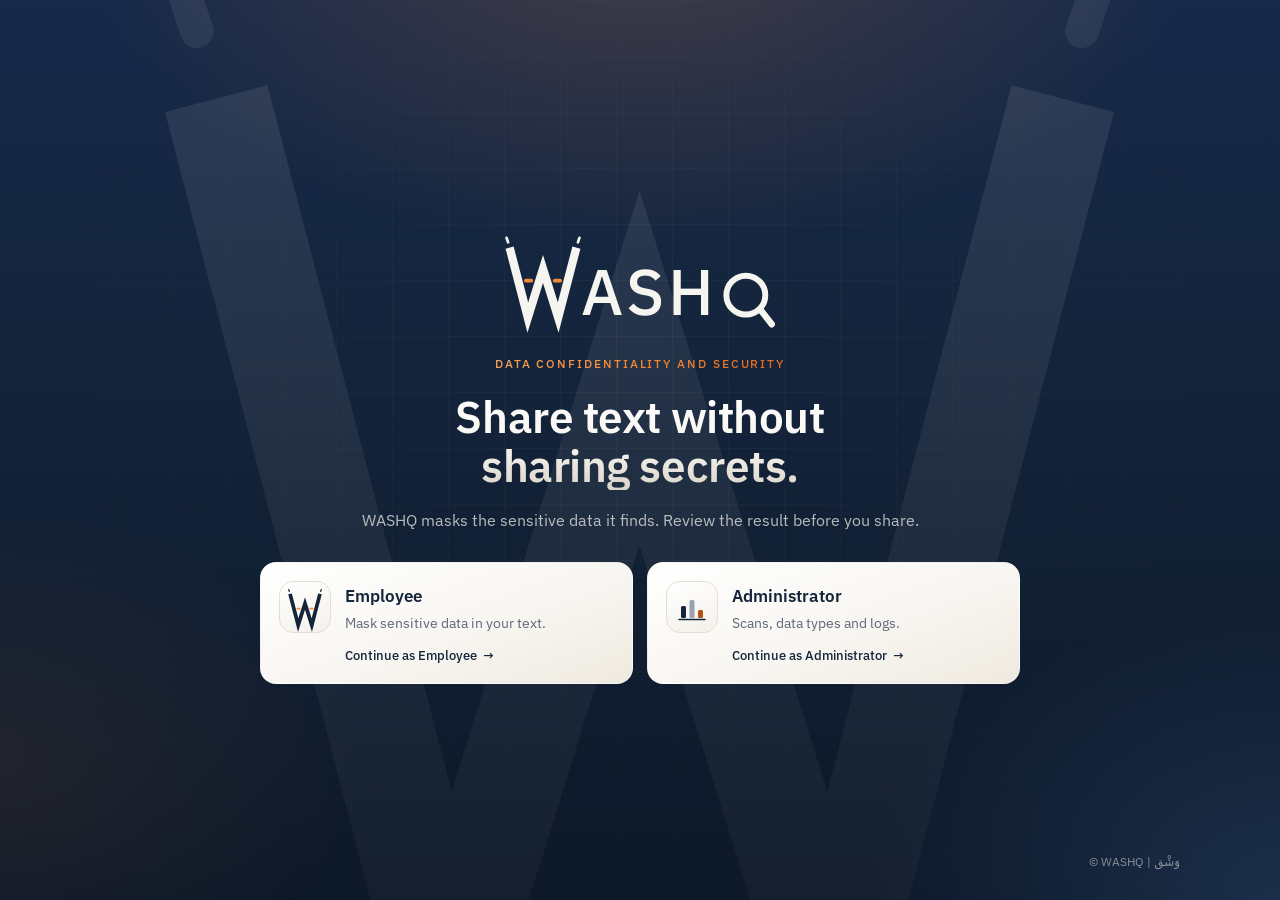
==== commit 9ee63bb0: "Add WASHQ demo app and clarify evaluation scope Integrate the FastAPI backend and frontend with the " ====
--- a/frontend/index.html
+++ b/frontend/index.html
@@ -53,7 +53,7 @@
 
       <div class="eyebrow">Data confidentiality and security</div>
       <h1>Share text without sharing secrets.</h1>
-      <p class="lead">Sensitive data is masked before you share.</p>
+      <p class="lead">WASHQ masks the sensitive data it finds. Review the result before you share.</p>
 
       <nav class="roles" aria-label="Choose how to continue">
         <a class="role" href="workspace.html" data-target="Workspace">
